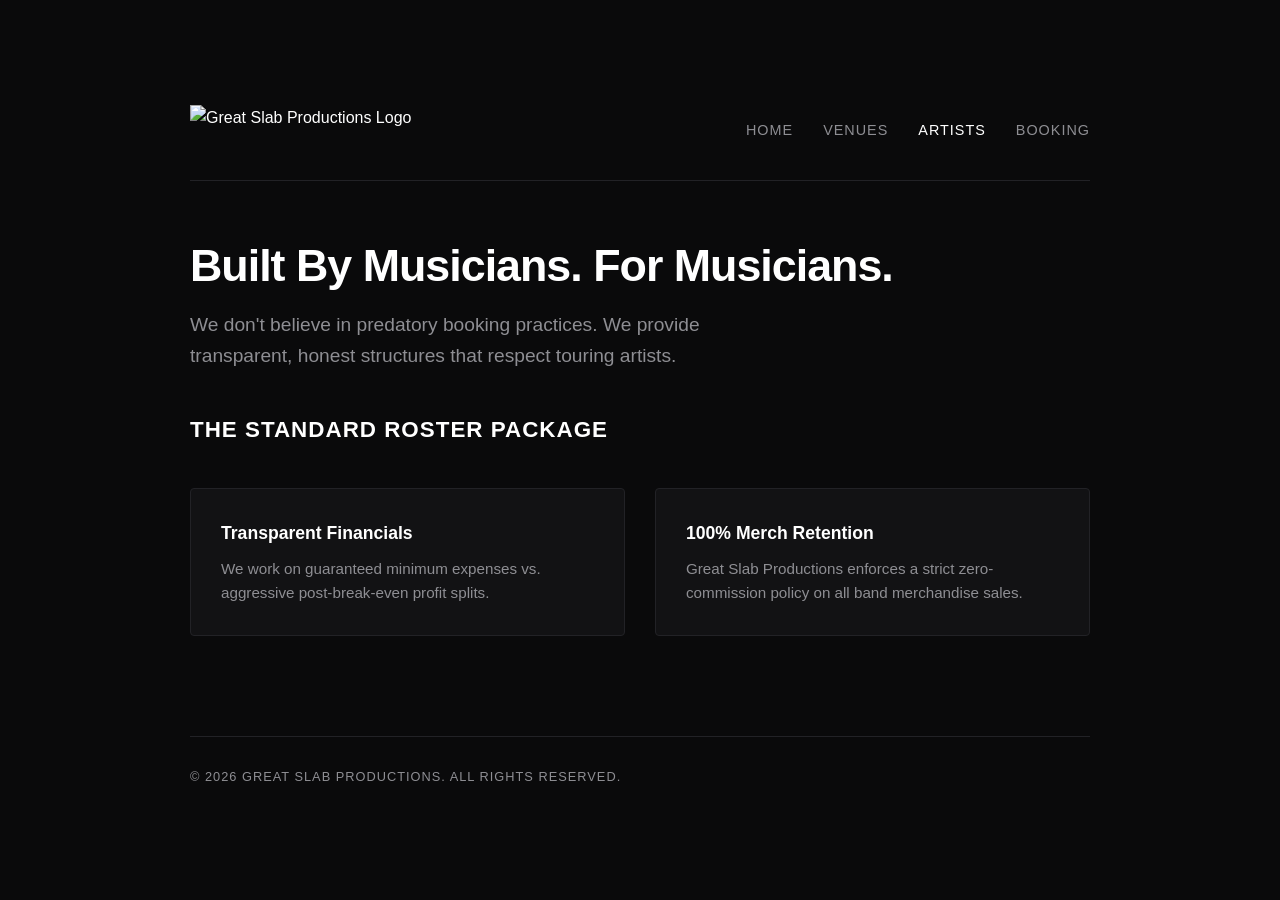
==== artists.html @ 0457b674 "Add artists framework page artists.html" ====
<!DOCTYPE html>
<html lang="en">
<head>
    <meta charset="UTF-8">
    <meta name="viewport" content="width=device-width, initial-scale=1.0">
    <title>Artists | Great Slab Productions</title>
    <link rel="stylesheet" href="style.css">
</head>
<body>
    <div class="container">
        <nav>
            <div class="logo-container">
                <img src="logo.png" alt="Great Slab Productions Logo" style="height: 50px; width: auto; display: block;">
            </div>
            <ul>
                <li><a href="index.html">Home</a></li>
                <li><a href="venues.html">Venues</a></li>
                <li><a href="artists.html" class="active">Artists</a></li>
                <li><a href="contact.html">Booking</a></li>
            </ul>
        </nav>

        <main>
            <h1>Built By Musicians. For Musicians.</h1>
            <p class="subtitle">We don't believe in predatory booking practices. We provide transparent, honest structures that respect touring artists.</p>
            
            <h2>The Standard Roster Package</h2>
            <div class="grid">
                <div class="card">
                    <h3>Transparent Financials</h3>
                    <p>We work on guaranteed minimum expenses vs. aggressive post-break-even profit splits.</p>
                </div>
                <div class="card">
                    <h3>100% Merch Retention</h3>
                    <p>Great Slab Productions enforces a strict zero-commission policy on all band merchandise sales.</p>
                </div>
            </div>
        </main>

        <footer>&copy; 2026 Great Slab Productions. All Rights Reserved.</footer>
    </div>
</body>
</html>
---- style.css ----
/* --- Great Slab Productions Master Design System --- */
:root {
    --bg-main: #0a0a0b;
    --bg-card: #121214;
    --border-color: #222226;
    --text-primary: #ffffff;
    --text-secondary: #8e8e93;
    --accent: #4a5568;
    --accent-hover: #a0aec0;
}

* {
    box-sizing: border-box;
    margin: 0;
    padding: 0;
}

body {
    background-color: var(--bg-main);
    color: var(--text-primary);
    font-family: -apple-system, BlinkMacSystemFont, "Segoe UI", Roboto, Helvetica, Arial, sans-serif;
    line-height: 1.6;
    padding: 0 20px;
}

.container {
    max-width: 900px;
    margin: 0 auto;
    padding: 80px 0;
}

/* --- Navigation --- */
nav {
    display: flex;
    justify-content: space-between;
    align-items: center;
    border-bottom: 1px solid var(--border-color);
    padding: 25px 0;
    margin-bottom: 60px;
}

nav .logo {
    font-size: 1.1rem;
    font-weight: 800;
    text-transform: uppercase;
    letter-spacing: 2px;
}

nav ul {
    display: flex;
    list-style: none;
    gap: 30px;
}

nav ul a {
    color: var(--text-secondary);
    text-decoration: none;
    font-size: 0.9rem;
    text-transform: uppercase;
    letter-spacing: 1px;
    font-weight: 500;
    transition: color 0.2s ease;
}

nav ul a:hover, nav ul .active {
    color: var(--text-primary);
}

/* --- Typography & Layout --- */
h1 {
    font-size: 2.8rem;
    font-weight: 800;
    letter-spacing: -1px;
    margin-bottom: 20px;
    line-height: 1.1;
}

p.subtitle {
    font-size: 1.2rem;
    color: var(--text-secondary);
    max-width: 600px;
    margin-bottom: 40px;
}

h2 {
    font-size: 1.4rem;
    text-transform: uppercase;
    letter-spacing: 1px;
    margin-bottom: 20px;
    color: var(--text-primary);
}

.grid {
    display: grid;
    grid-template-columns: repeat(auto-fit, minmax(250px, 1fr));
    gap: 30px;
    margin-top: 40px;
}

.card {
    background: var(--bg-card);
    border: 1px solid var(--border-color);
    padding: 30px;
    border-radius: 4px;
}

.card h3 {
    margin-bottom: 10px;
    font-size: 1.1rem;
}

.card p {
    color: var(--text-secondary);
    font-size: 0.95rem;
}

/* --- CTA Buttons --- */
.btn {
    display: inline-block;
    background: var(--text-primary);
    color: var(--bg-main);
    padding: 12px 30px;
    border-radius: 4px;
    text-decoration: none;
    font-weight: 700;
    font-size: 0.9rem;
    text-transform: uppercase;
    letter-spacing: 1px;
    transition: background 0.2s ease;
}

.btn:hover {
    background: var(--accent-hover);
}

footer {
    margin-top: 100px;
    border-top: 1px solid var(--border-color);
    padding-top: 30px;
    color: var(--text-secondary);
    font-size: 0.8rem;
    text-transform: uppercase;
    letter-spacing: 1px;
}
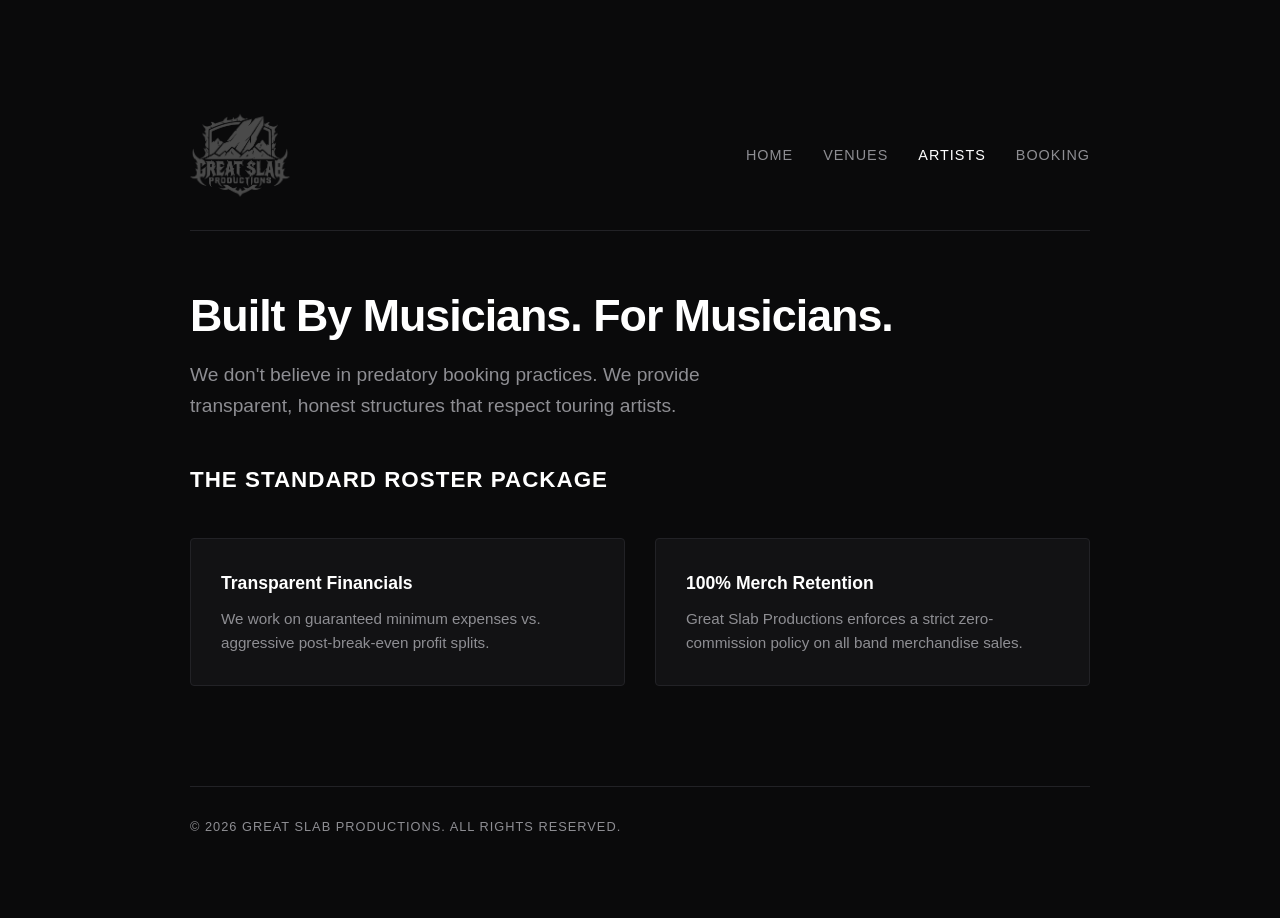
==== commit 4414d4cb: "Update artists.html logo scale" ====
--- a/artists.html
+++ b/artists.html
@@ -10,7 +10,7 @@
     <div class="container">
         <nav>
             <div class="logo-container">
-                <img src="logo.png" alt="Great Slab Productions Logo" style="height: 50px; width: auto; display: block;">
+                <img src="logo.png" alt="Great Slab Productions Logo" style="height: 100px; width: auto; display: block;">
             </div>
             <ul>
                 <li><a href="index.html">Home</a></li>
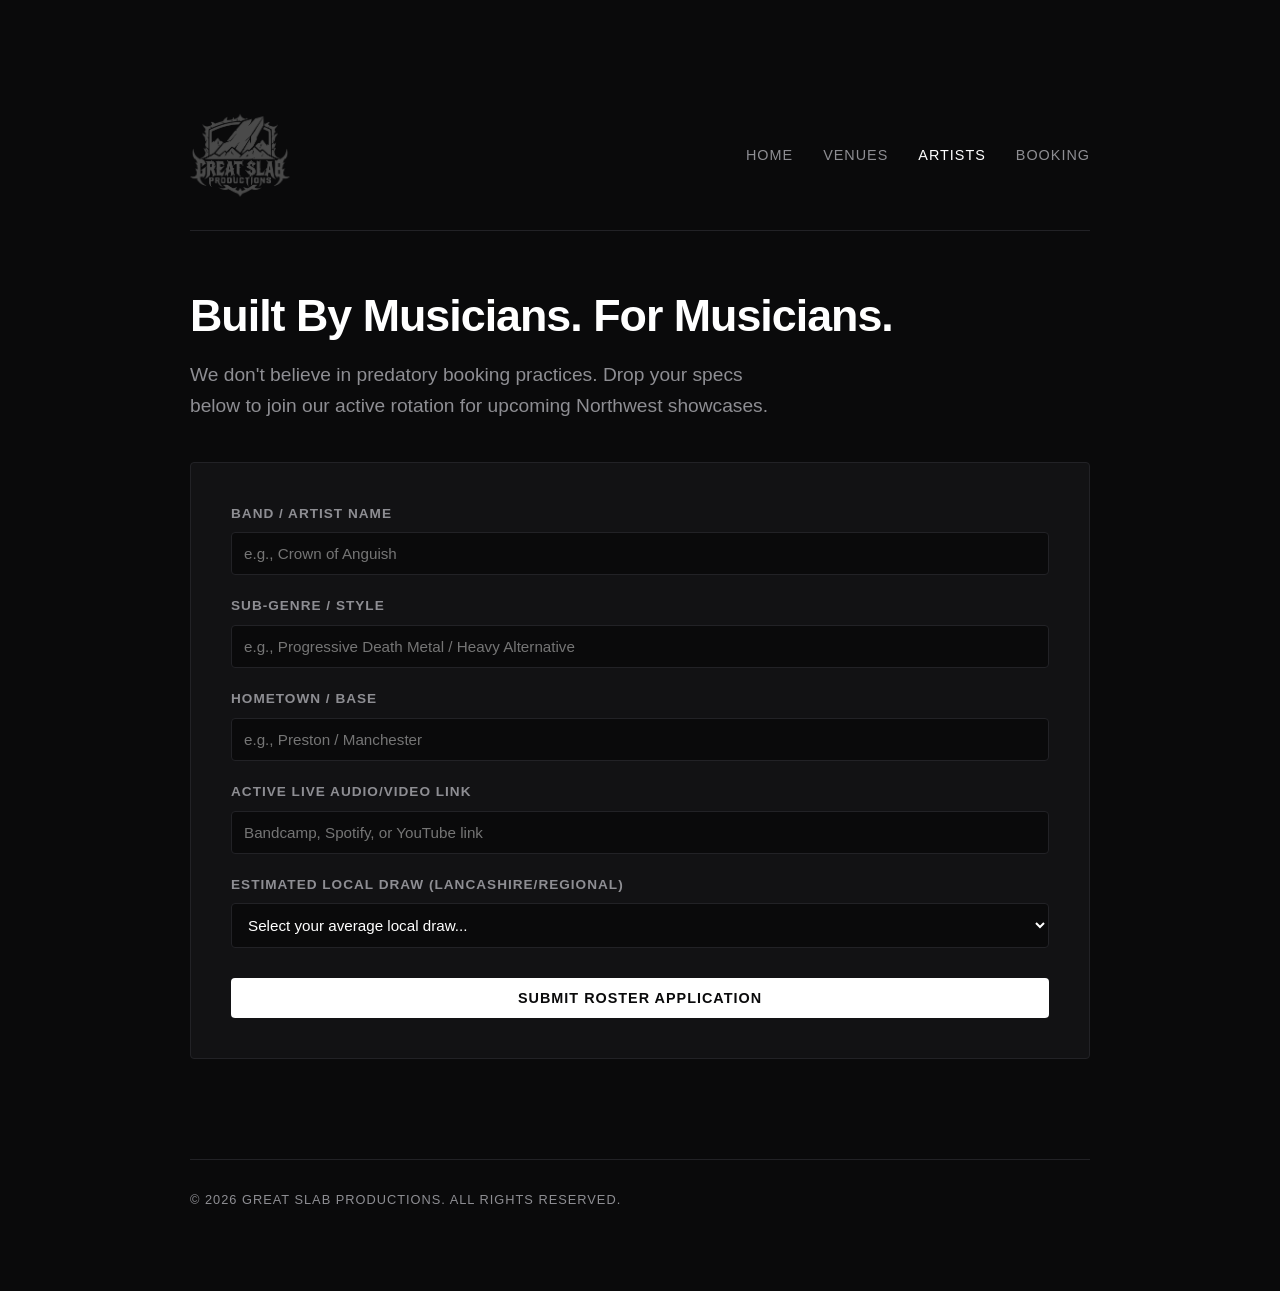
==== commit 366510f8: "Update artists.html to add web3form" ====
--- a/artists.html
+++ b/artists.html
@@ -22,19 +22,46 @@
 
         <main>
             <h1>Built By Musicians. For Musicians.</h1>
-            <p class="subtitle">We don't believe in predatory booking practices. We provide transparent, honest structures that respect touring artists.</p>
+            <p class="subtitle">We don't believe in predatory booking practices. Drop your specs below to join our active rotation for upcoming Northwest showcases.</p>
             
-            <h2>The Standard Roster Package</h2>
-            <div class="grid">
-                <div class="card">
-                    <h3>Transparent Financials</h3>
-                    <p>We work on guaranteed minimum expenses vs. aggressive post-break-even profit splits.</p>
+            <form action="https://api.web3forms.com/submit" method="POST">
+                <input type="hidden" name="access_key" value="d332babf-e81d-4b8d-9658-af112f1e1b11">
+                <input type="hidden" name="subject" value="[Artist Roster Application] New Submission">
+                <input type="hidden" name="from_name" value="Great Slab Roster Portal">
+
+                <div class="form-group">
+                    <label for="band-name">Band / Artist Name</label>
+                    <input type="text" id="band-name" name="Band Name" required placeholder="e.g., Crown of Anguish">
                 </div>
-                <div class="card">
-                    <h3>100% Merch Retention</h3>
-                    <p>Great Slab Productions enforces a strict zero-commission policy on all band merchandise sales.</p>
+
+                <div class="form-group">
+                    <label for="genre">Sub-Genre / Style</label>
+                    <input type="text" id="genre" name="Genre" required placeholder="e.g., Progressive Death Metal / Heavy Alternative">
                 </div>
-            </div>
+
+                <div class="form-group">
+                    <label for="hometown">Hometown / Base</label>
+                    <input type="text" id="hometown" name="Hometown" required placeholder="e.g., Preston / Manchester">
+                </div>
+
+                <div class="form-group">
+                    <label for="audio-link">Active Live Audio/Video Link</label>
+                    <input type="url" id="audio-link" name="Streaming Link" required placeholder="Bandcamp, Spotify, or YouTube link">
+                </div>
+
+                <div class="form-group">
+                    <label for="draw">Estimated Local Draw (Lancashire/Regional)</label>
+                    <select id="draw" name="Estimated Draw" required>
+                        <option value="" disabled selected>Select your average local draw...</option>
+                        <option value="Under 20 feds">Grassroots / Emerging (Under 20)</option>
+                        <option value="20-40 feds">Established Local (20–40)</option>
+                        <option value="40-70 feds">Regional Touring Draw (40–70)</option>
+                        <option value="70+ feds">Headline Tier (70+)</option>
+                    </select>
+                </div>
+
+                <button type="submit" class="btn">Submit Roster Application</button>
+            </form>
         </main>
 
         <footer>&copy; 2026 Great Slab Productions. All Rights Reserved.</footer>
--- a/style.css
+++ b/style.css
@@ -142,3 +142,54 @@
     text-transform: uppercase;
     letter-spacing: 1px;
 }
+
+/* --- Pro Intake Form Styling --- */
+form {
+    margin-top: 30px;
+    background: var(--bg-card);
+    border: 1px solid var(--border-color);
+    padding: 40px;
+    border-radius: 4px;
+}
+
+.form-group {
+    margin-bottom: 20px;
+}
+
+.form-group label {
+    display: block;
+    font-size: 0.85rem;
+    text-transform: uppercase;
+    letter-spacing: 1px;
+    margin-bottom: 8px;
+    color: var(--text-secondary);
+    font-weight: 600;
+}
+
+.form-group input, 
+.form-group select, 
+.form-group textarea {
+    width: 100%;
+    padding: 12px;
+    background: var(--bg-main);
+    border: 1px solid var(--border-color);
+    border-radius: 4px;
+    color: var(--text-primary);
+    font-family: inherit;
+    font-size: 0.95rem;
+    transition: border-color 0.2s ease;
+}
+
+.form-group input:focus, 
+.form-group select:focus, 
+.form-group textarea:focus {
+    outline: none;
+    border-color: var(--accent-hover);
+}
+
+form .btn {
+    border: none;
+    cursor: pointer;
+    width: 100%;
+    margin-top: 10px;
+}
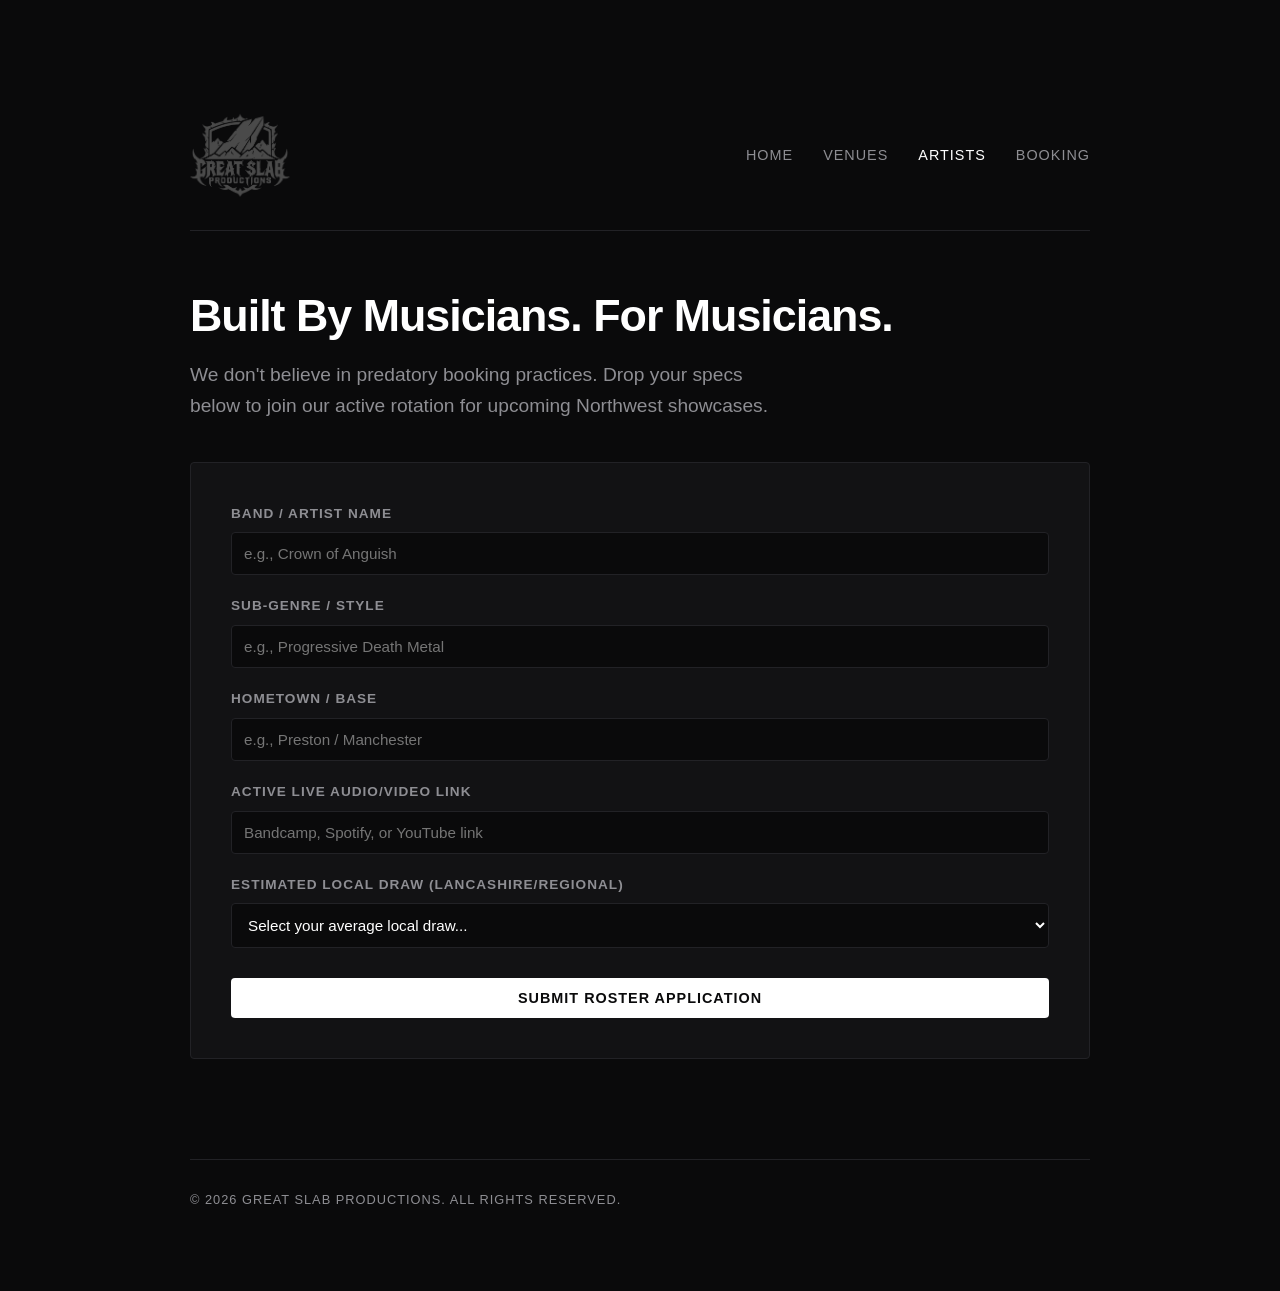
==== commit 7b7c5475: "Update artists.html" ====
--- a/artists.html
+++ b/artists.html
@@ -10,7 +10,7 @@
     <div class="container">
         <nav>
             <div class="logo-container">
-                <img src="logo.png" alt="Great Slab Productions Logo" style="height: 100px; width: auto; display: block;">
+                <img src="logo.png" alt="Great Slab Productions Logo" style="height: 100px; width: auto;">
             </div>
             <ul>
                 <li><a href="index.html">Home</a></li>
@@ -36,7 +36,7 @@
 
                 <div class="form-group">
                     <label for="genre">Sub-Genre / Style</label>
-                    <input type="text" id="genre" name="Genre" required placeholder="e.g., Progressive Death Metal / Heavy Alternative">
+                    <input type="text" id="genre" name="Genre" required placeholder="e.g., Progressive Death Metal">
                 </div>
 
                 <div class="form-group">
--- a/style.css
+++ b/style.css
@@ -39,11 +39,8 @@
     margin-bottom: 60px;
 }
 
-nav .logo {
-    font-size: 1.1rem;
-    font-weight: 800;
-    text-transform: uppercase;
-    letter-spacing: 2px;
+nav .logo-container img {
+    display: block;
 }
 
 nav ul {
@@ -114,7 +111,7 @@
     font-size: 0.95rem;
 }
 
-/* --- CTA Buttons --- */
+/* --- CTA Buttons & Submits --- */
 .btn {
     display: inline-block;
     background: var(--text-primary);
@@ -133,19 +130,9 @@
     background: var(--accent-hover);
 }
 
-footer {
-    margin-top: 100px;
-    border-top: 1px solid var(--border-color);
-    padding-top: 30px;
-    color: var(--text-secondary);
-    font-size: 0.8rem;
-    text-transform: uppercase;
-    letter-spacing: 1px;
-}
-
 /* --- Pro Intake Form Styling --- */
 form {
-    margin-top: 30px;
+    margin-top: 40px;
     background: var(--bg-card);
     border: 1px solid var(--border-color);
     padding: 40px;
@@ -193,3 +180,13 @@
     width: 100%;
     margin-top: 10px;
 }
+
+footer {
+    margin-top: 100px;
+    border-top: 1px solid var(--border-color);
+    padding-top: 30px;
+    color: var(--text-secondary);
+    font-size: 0.8rem;
+    text-transform: uppercase;
+    letter-spacing: 1px;
+}
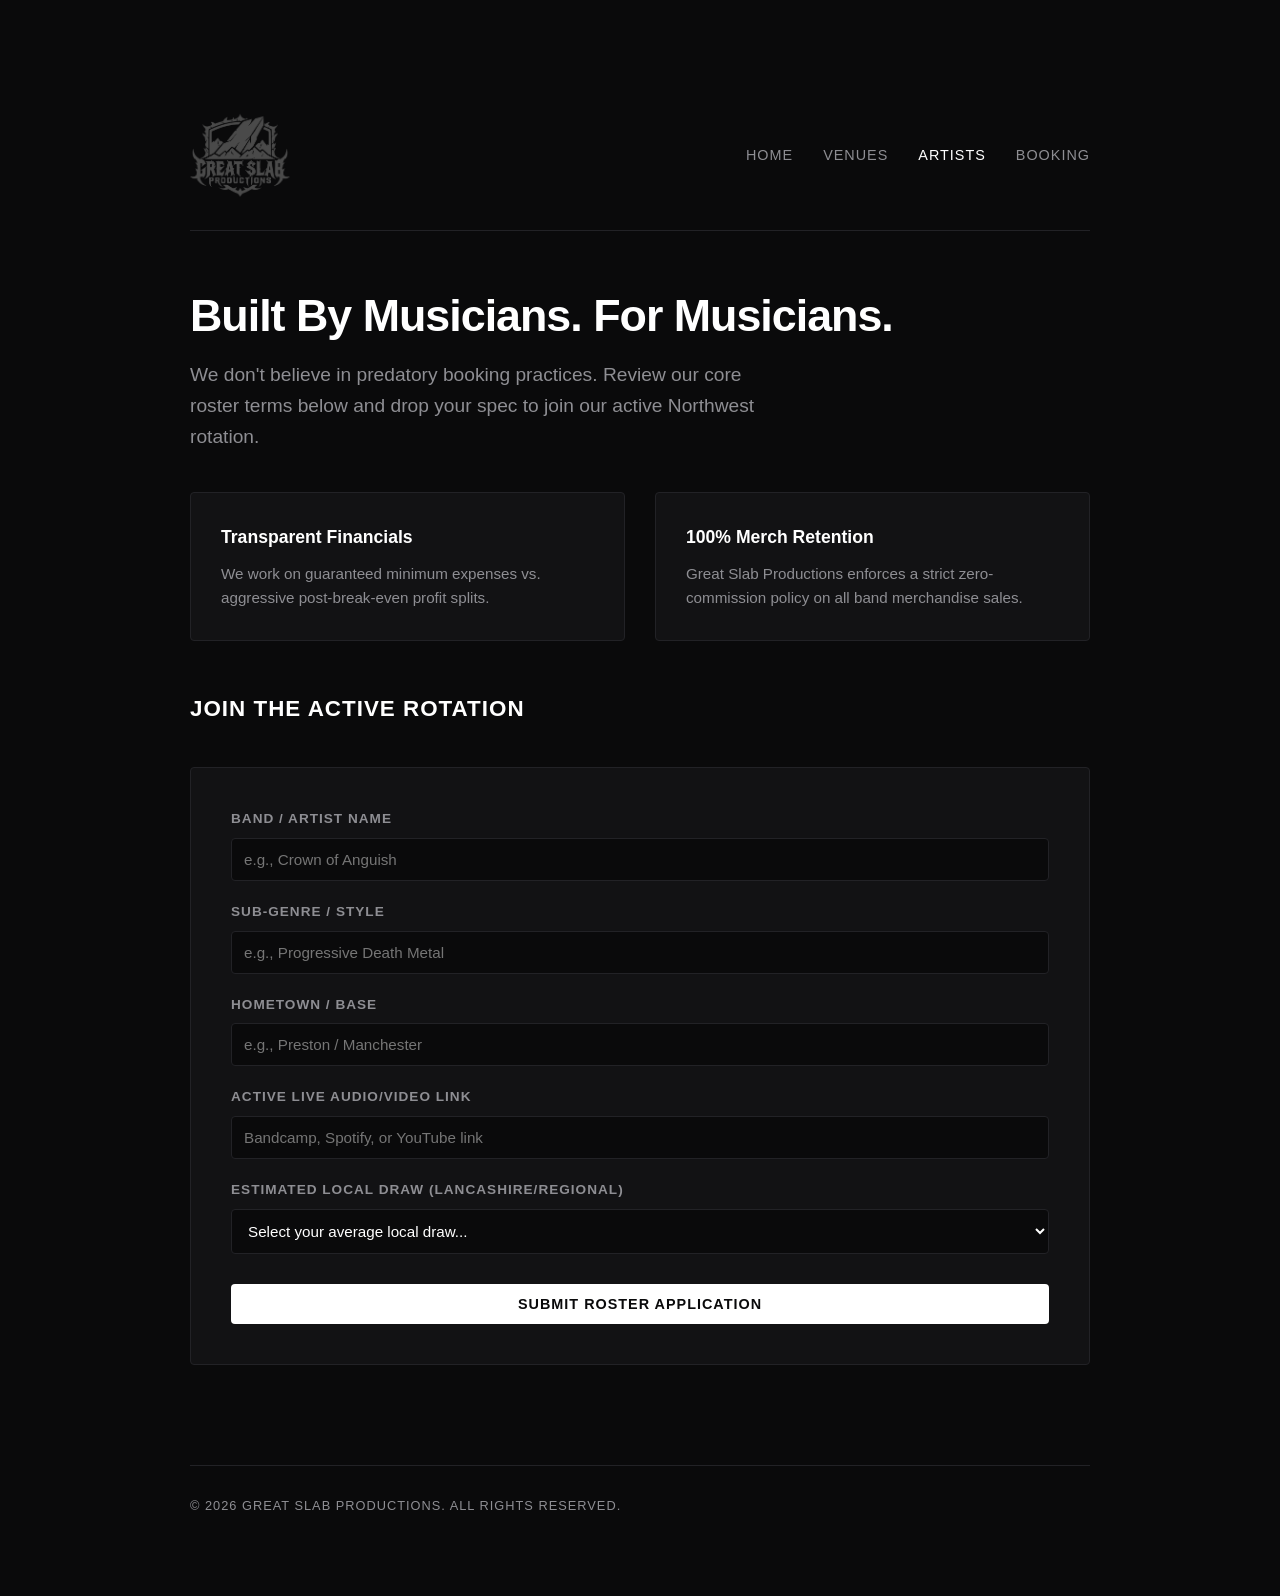
==== commit 428ec4ce: "Update artists.html" ====
--- a/artists.html
+++ b/artists.html
@@ -22,8 +22,20 @@
 
         <main>
             <h1>Built By Musicians. For Musicians.</h1>
-            <p class="subtitle">We don't believe in predatory booking practices. Drop your specs below to join our active rotation for upcoming Northwest showcases.</p>
+            <p class="subtitle">We don't believe in predatory booking practices. Review our core roster terms below and drop your spec to join our active Northwest rotation.</p>
             
+            <div class="grid" style="margin-bottom: 50px;">
+                <div class="card">
+                    <h3>Transparent Financials</h3>
+                    <p>We work on guaranteed minimum expenses vs. aggressive post-break-even profit splits.</p>
+                </div>
+                <div class="card">
+                    <h3>100% Merch Retention</h3>
+                    <p>Great Slab Productions enforces a strict zero-commission policy on all band merchandise sales.</p>
+                </div>
+            </div>
+
+            <h2>Join The Active Rotation</h2>
             <form action="https://api.web3forms.com/submit" method="POST">
                 <input type="hidden" name="access_key" value="d332babf-e81d-4b8d-9658-af112f1e1b11">
                 <input type="hidden" name="subject" value="[Artist Roster Application] New Submission">
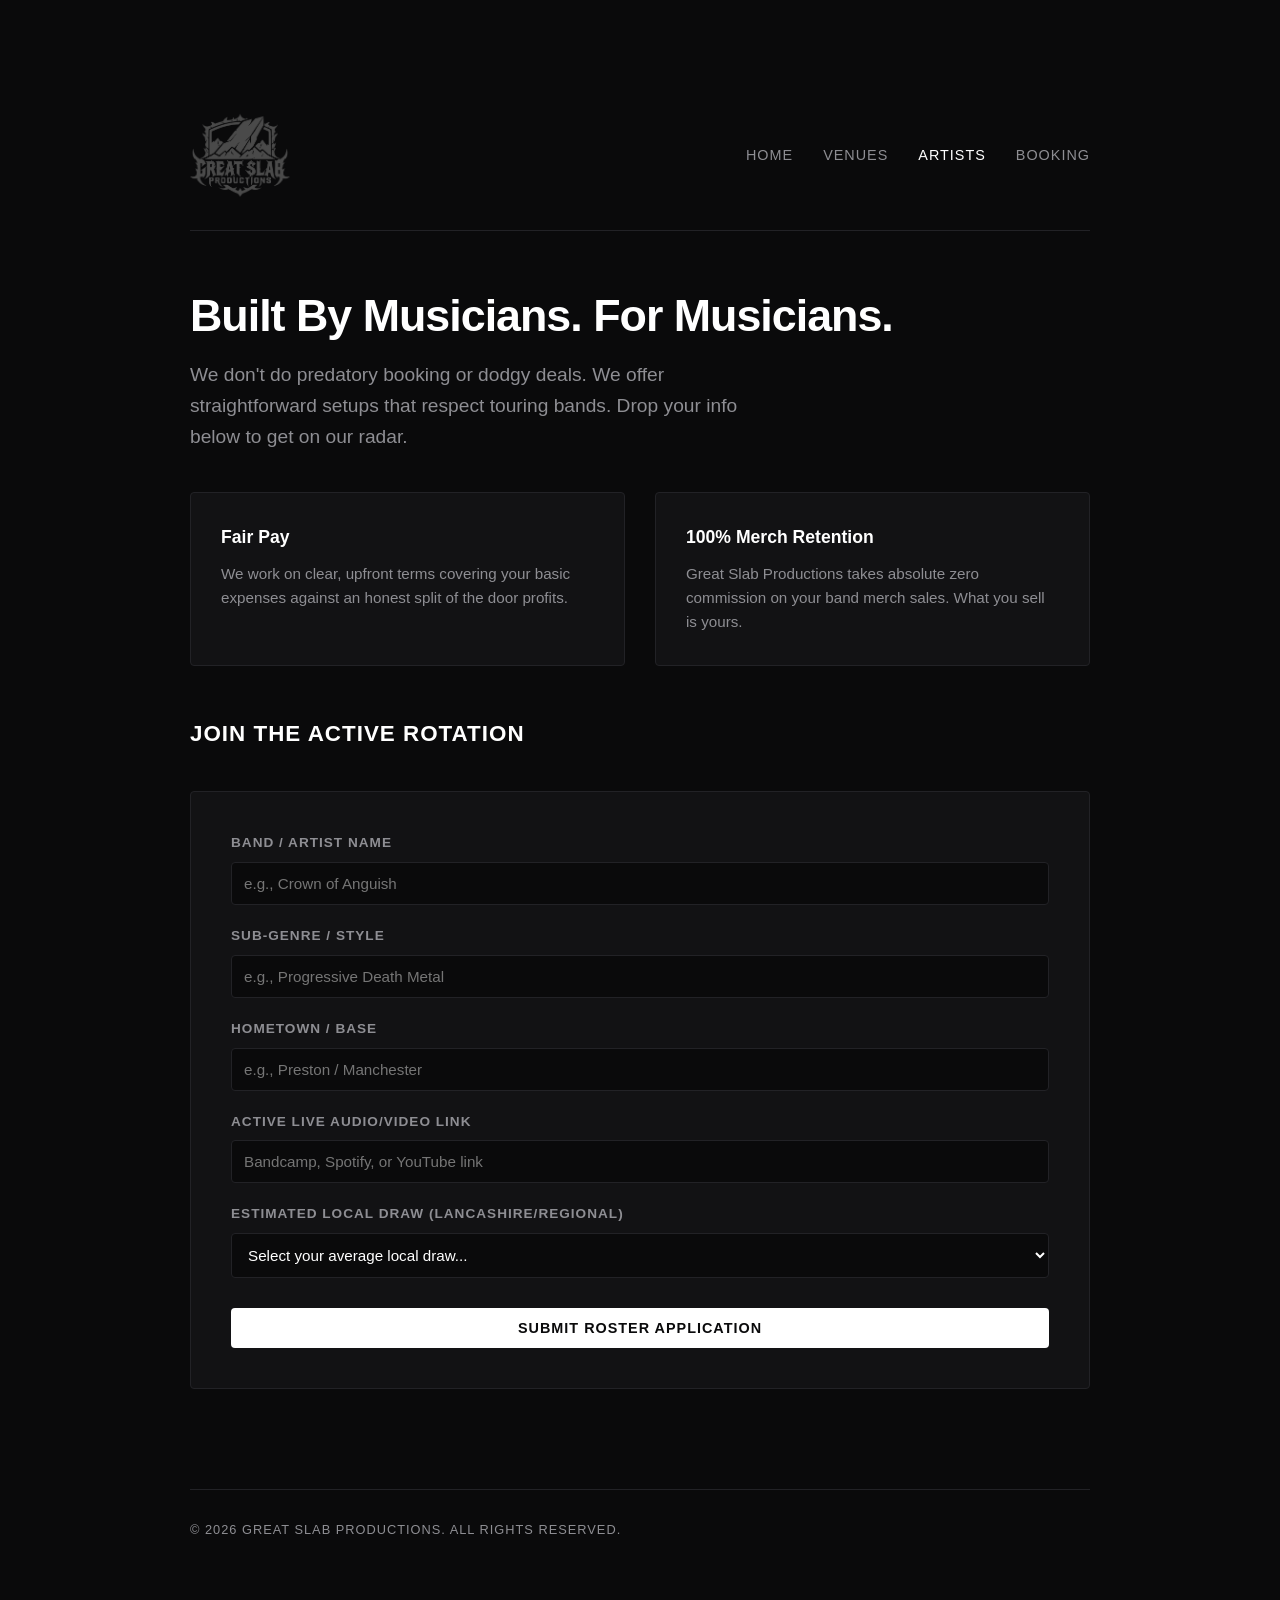
==== commit 53bbc3e2: "Update artists.html" ====
--- a/artists.html
+++ b/artists.html
@@ -22,16 +22,16 @@
 
         <main>
             <h1>Built By Musicians. For Musicians.</h1>
-            <p class="subtitle">We don't believe in predatory booking practices. Review our core roster terms below and drop your spec to join our active Northwest rotation.</p>
+            <p class="subtitle">We don't do predatory booking or dodgy deals. We offer straightforward setups that respect touring bands. Drop your info below to get on our radar.</p>
             
             <div class="grid" style="margin-bottom: 50px;">
                 <div class="card">
-                    <h3>Transparent Financials</h3>
-                    <p>We work on guaranteed minimum expenses vs. aggressive post-break-even profit splits.</p>
+                    <h3>Fair Pay</h3>
+                    <p>We work on clear, upfront terms covering your basic expenses against an honest split of the door profits.</p>
                 </div>
                 <div class="card">
                     <h3>100% Merch Retention</h3>
-                    <p>Great Slab Productions enforces a strict zero-commission policy on all band merchandise sales.</p>
+                    <p>Great Slab Productions takes absolute zero commission on your band merch sales. What you sell is yours.</p>
                 </div>
             </div>
 
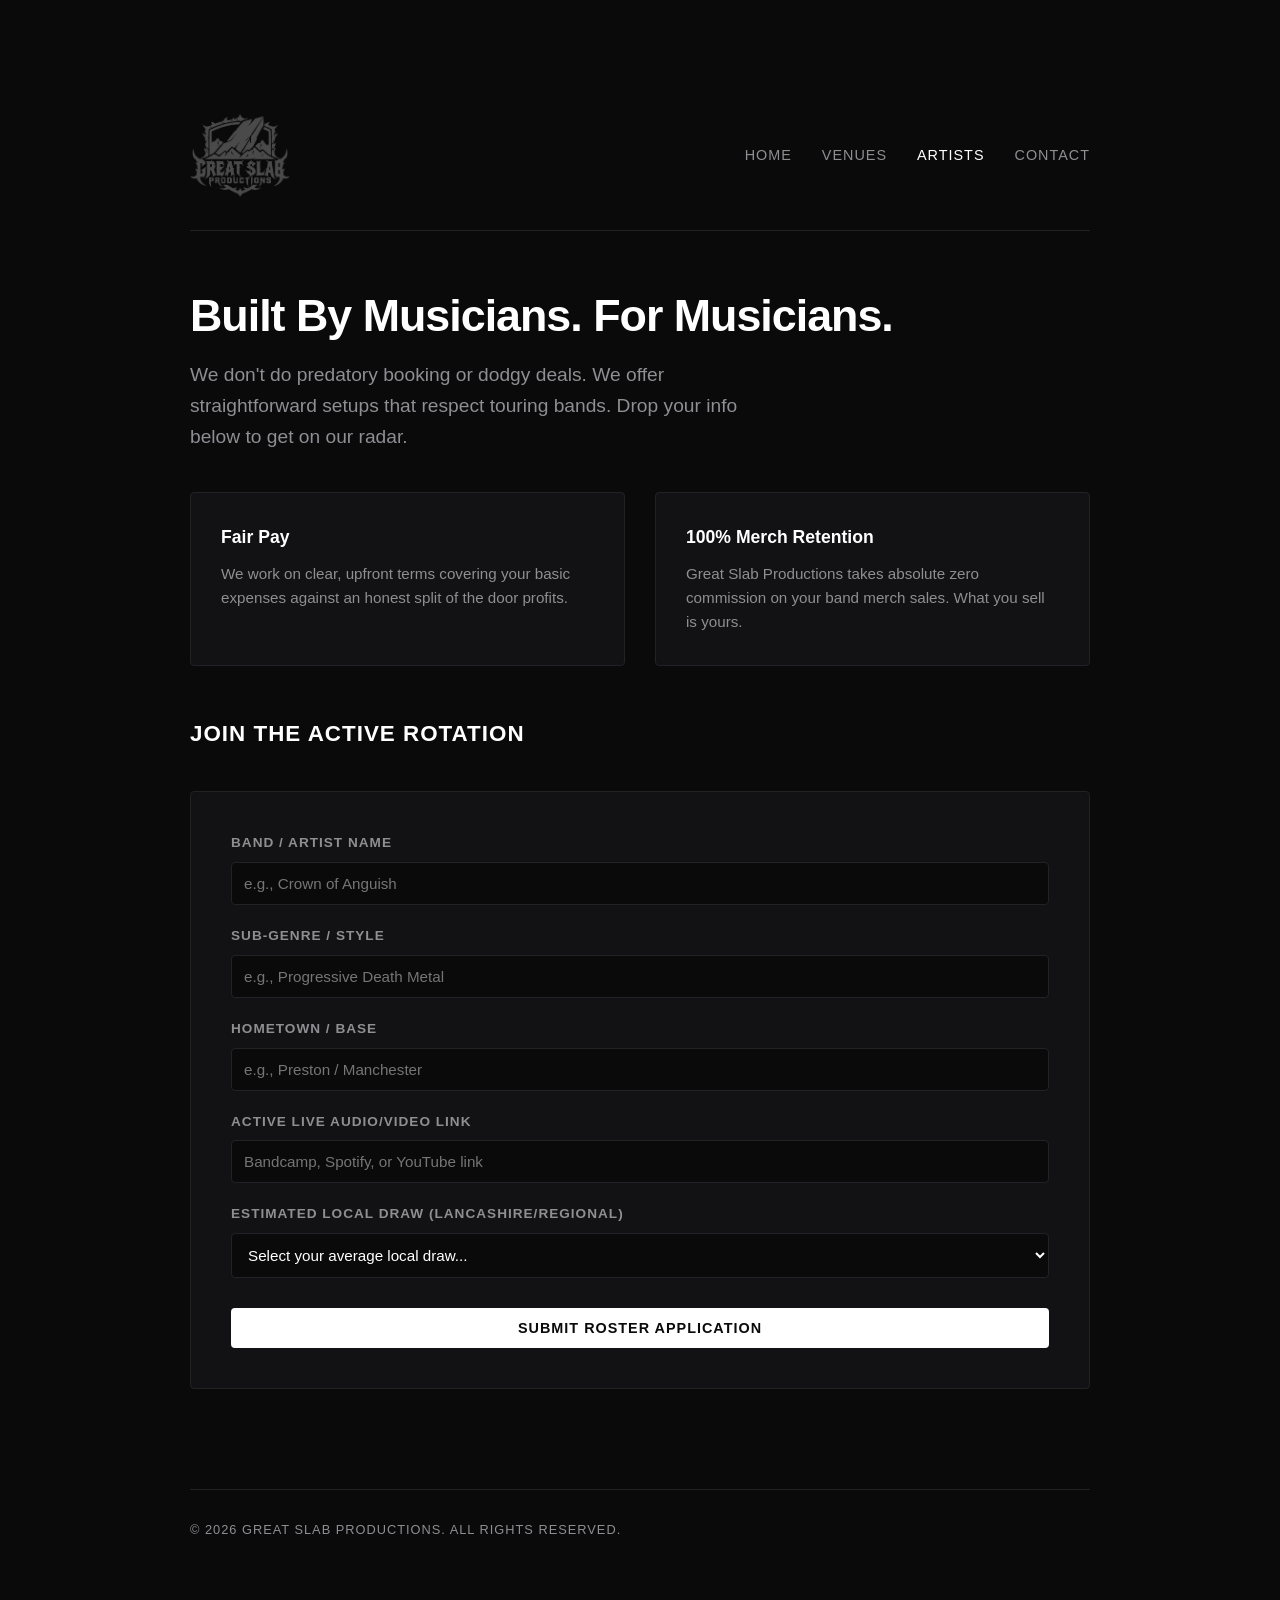
==== commit 5140d5a4: "Update artists.html" ====
--- a/artists.html
+++ b/artists.html
@@ -16,7 +16,7 @@
                 <li><a href="index.html">Home</a></li>
                 <li><a href="venues.html">Venues</a></li>
                 <li><a href="artists.html" class="active">Artists</a></li>
-                <li><a href="contact.html">Booking</a></li>
+                <li><a href="contact.html">Contact</a></li>
             </ul>
         </nav>
 
--- a/style.css
+++ b/style.css
@@ -190,3 +190,43 @@
     text-transform: uppercase;
     letter-spacing: 1px;
 }
+
+/* --- Mobile Safety Patch (Fixes Horizontal Scroll) --- */
+@media (max-width: 768px) {
+    body {
+        padding: 0 15px; /* Slightly tighter padding to maximize screen space */
+        overflow-x: hidden; /* Hard block against unexpected side scrolling */
+    }
+
+    .container {
+        padding: 40px 0; /* Brings the huge 80px top/bottom padding down to a sensible size on phones */
+        width: 100%;
+    }
+
+    h1 {
+        font-size: 2rem; /* Drops the massive 2.8rem text down so words don't clip and force the screen wide */
+    }
+
+    nav {
+        flex-direction: column; /* Stacks the logo above the links instead of crushing them sideways */
+        gap: 15px;
+        padding: 15px 0;
+        margin-bottom: 30px;
+    }
+
+    nav ul {
+        gap: 15px;
+        flex-wrap: wrap;
+        justify-content: center; /* Centers navigation links on mobile */
+    }
+
+    .grid {
+        grid-template-columns: 1fr; /* Forces cards to stack vertically in a clean single column */
+        gap: 20px;
+        margin-top: 20px;
+    }
+
+    form {
+        padding: 20px; /* Gives you more internal space inside the forms on narrow displays */
+    }
+}
